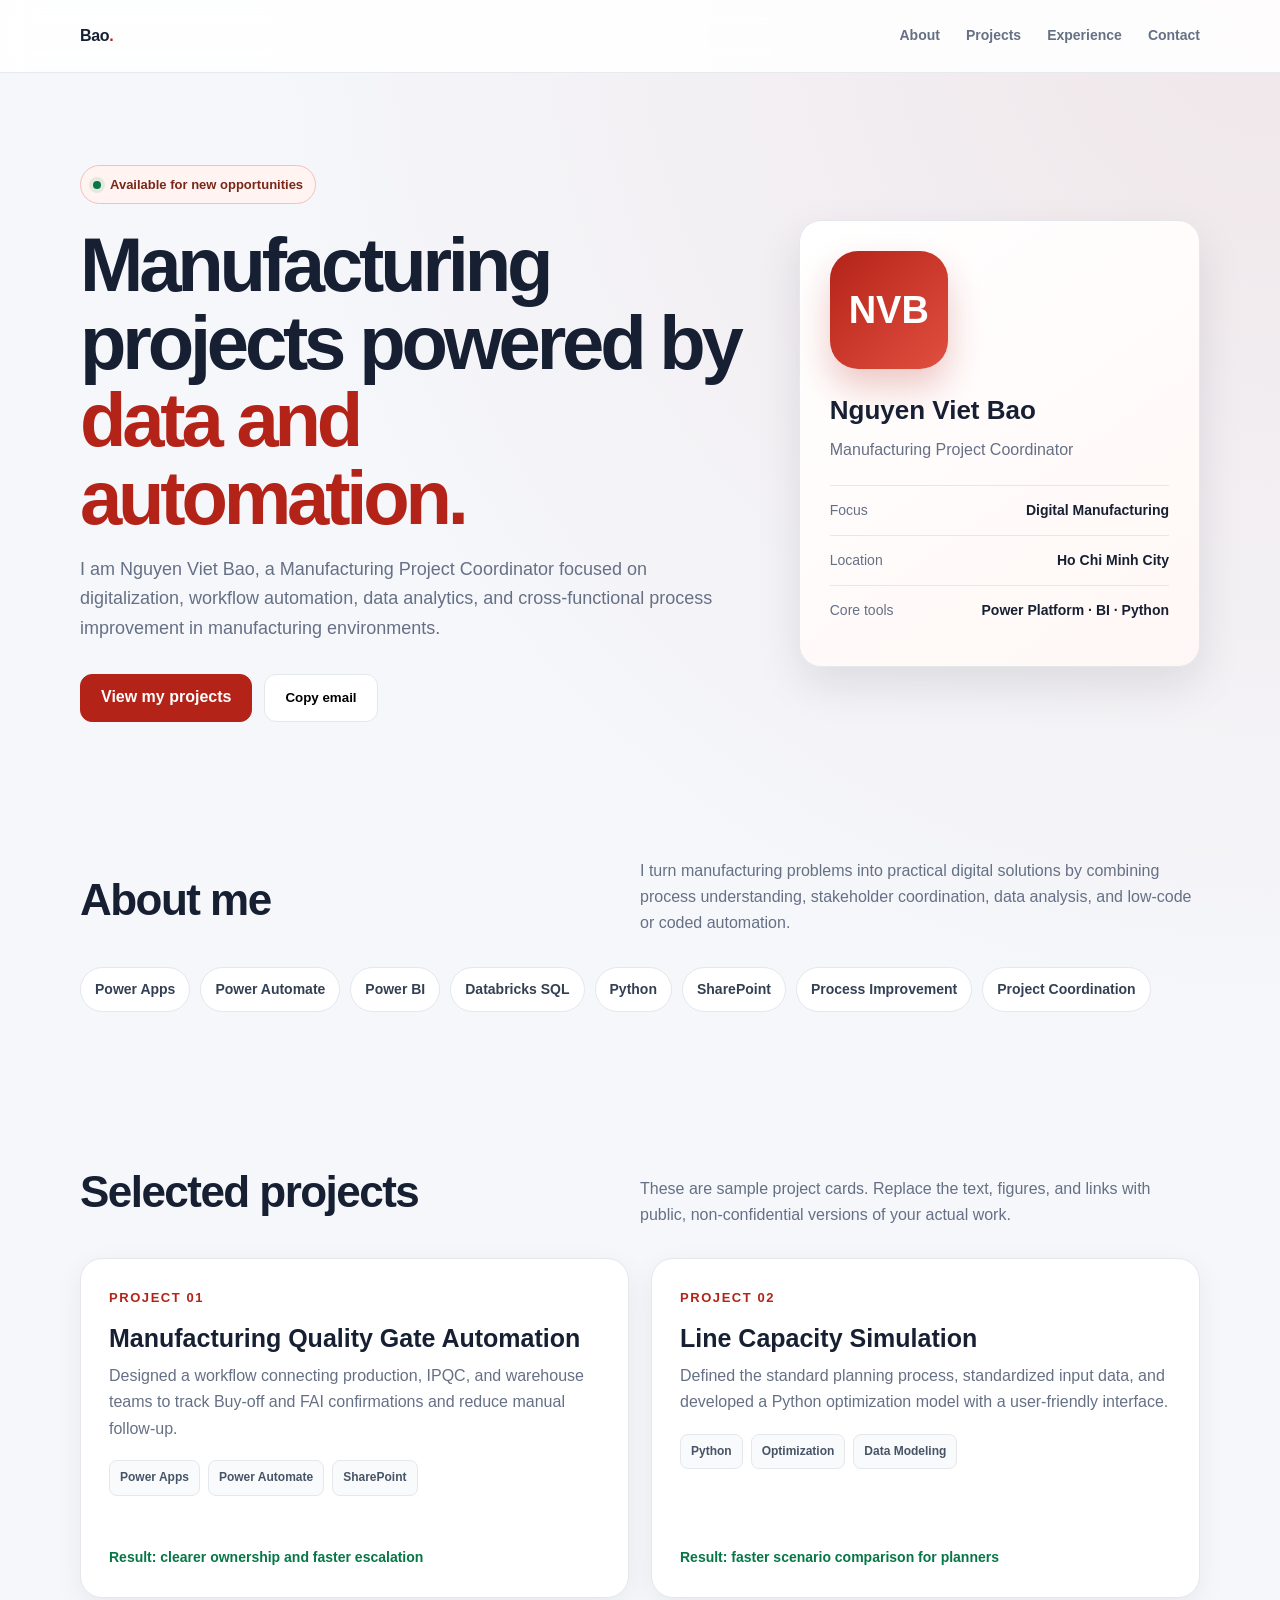
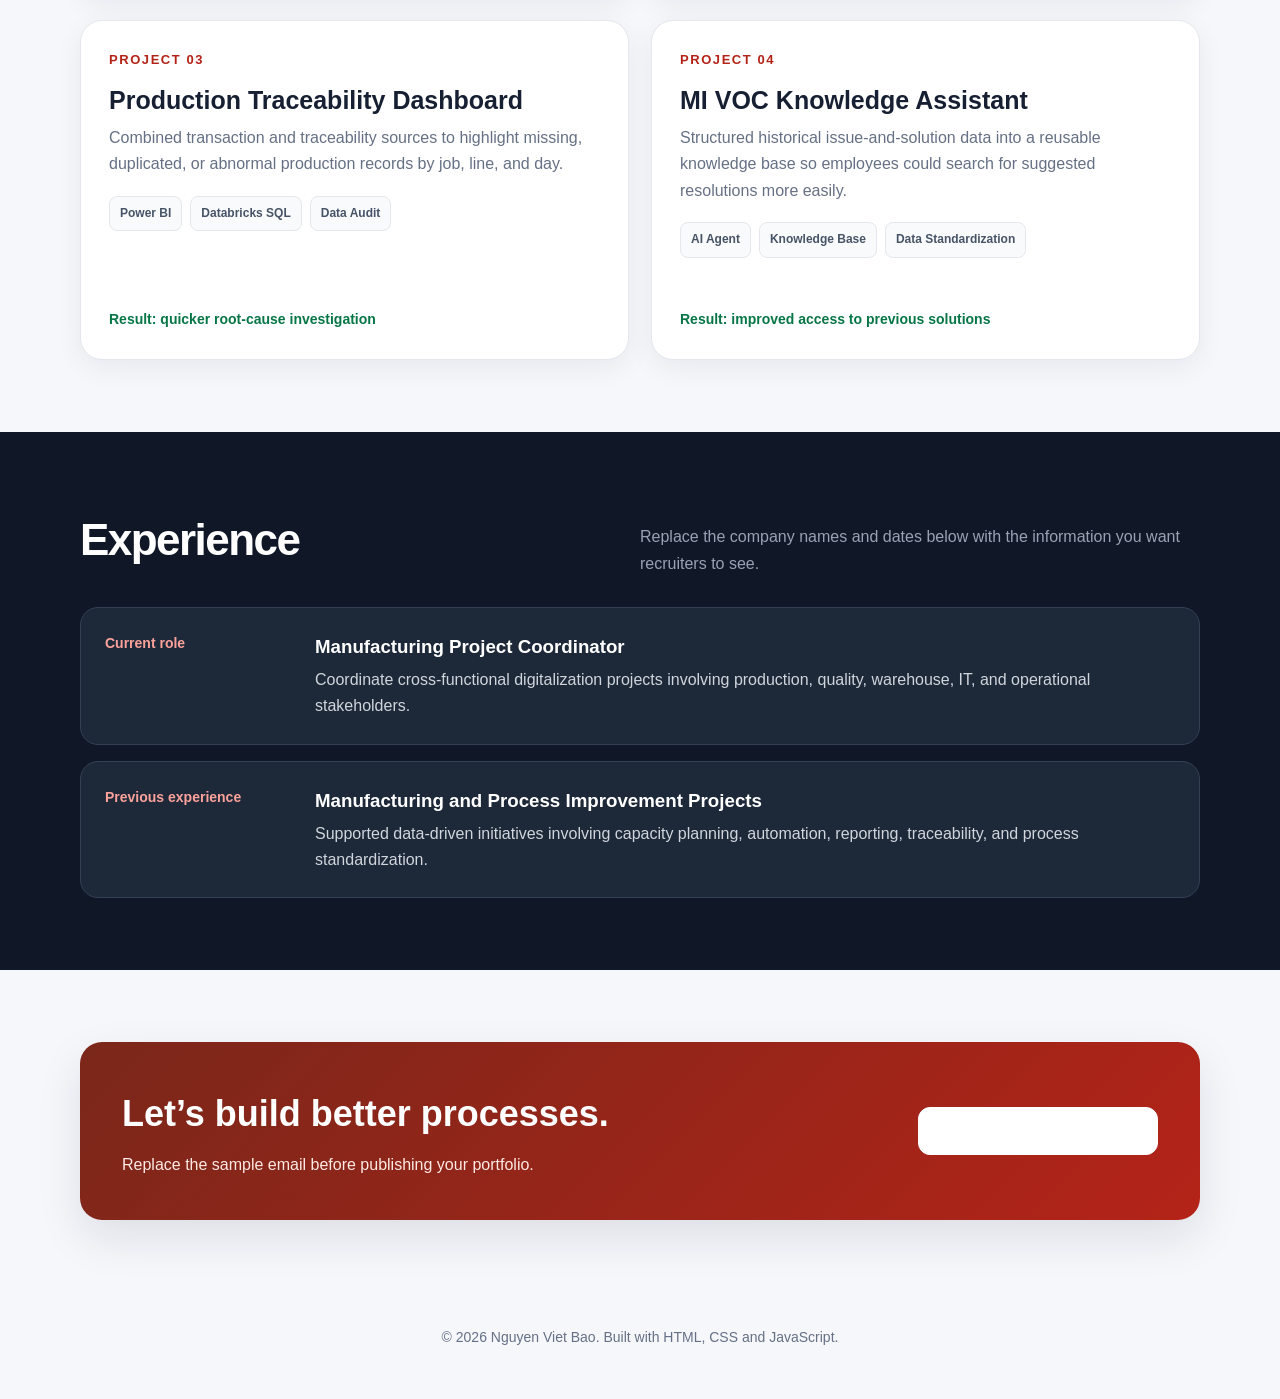
==== index.html @ 47115085 "Add files via upload" ====
<!DOCTYPE html>
<html lang="en">
<head>
  <meta charset="UTF-8" />
  <meta name="viewport" content="width=device-width, initial-scale=1.0" />
  <meta name="description" content="Nguyen Viet Bao - Manufacturing Project Coordinator Portfolio" />
  <title>Nguyen Viet Bao | Portfolio</title>

  <style>
    :root {
      --bg: #f5f7fb;
      --surface: #ffffff;
      --surface-soft: #f9fafb;
      --text: #172033;
      --muted: #667085;
      --primary: #b42318;
      --primary-dark: #7a271a;
      --border: #e4e7ec;
      --success: #067647;
      --shadow: 0 18px 45px rgba(16, 24, 40, 0.10);
      --radius: 22px;
    }

    * {
      box-sizing: border-box;
      scroll-behavior: smooth;
    }

    body {
      margin: 0;
      font-family: Inter, "Segoe UI", Arial, sans-serif;
      background:
        radial-gradient(circle at top right, rgba(180, 35, 24, 0.08), transparent 32%),
        var(--bg);
      color: var(--text);
      line-height: 1.65;
    }

    a {
      color: inherit;
      text-decoration: none;
    }

    .container {
      width: min(1120px, calc(100% - 36px));
      margin: 0 auto;
    }

    header {
      position: sticky;
      top: 0;
      z-index: 50;
      background: rgba(255, 255, 255, 0.88);
      border-bottom: 1px solid rgba(228, 231, 236, 0.9);
      backdrop-filter: blur(14px);
    }

    nav {
      min-height: 72px;
      display: flex;
      align-items: center;
      justify-content: space-between;
      gap: 24px;
    }

    .brand {
      font-weight: 800;
      letter-spacing: -0.02em;
    }

    .brand span {
      color: var(--primary);
    }

    .nav-links {
      display: flex;
      gap: 26px;
      color: var(--muted);
      font-size: 14px;
      font-weight: 600;
    }

    .nav-links a:hover {
      color: var(--primary);
    }

    .hero {
      padding: 92px 0 64px;
    }

    .hero-grid {
      display: grid;
      grid-template-columns: 1.25fr 0.75fr;
      align-items: center;
      gap: 50px;
    }

    .eyebrow {
      display: inline-flex;
      align-items: center;
      gap: 9px;
      padding: 8px 12px;
      border: 1px solid #f5c0b8;
      background: #fff4f2;
      color: var(--primary-dark);
      border-radius: 999px;
      font-size: 13px;
      font-weight: 700;
    }

    .eyebrow::before {
      content: "";
      width: 8px;
      height: 8px;
      background: var(--success);
      border-radius: 50%;
      box-shadow: 0 0 0 4px rgba(6, 118, 71, 0.10);
    }

    h1 {
      margin: 22px 0 18px;
      font-size: clamp(44px, 7vw, 76px);
      line-height: 1.02;
      letter-spacing: -0.055em;
    }

    .hero h1 span {
      color: var(--primary);
    }

    .hero-copy {
      max-width: 720px;
      color: var(--muted);
      font-size: 18px;
    }

    .actions {
      display: flex;
      flex-wrap: wrap;
      gap: 12px;
      margin-top: 30px;
    }

    .button {
      display: inline-flex;
      align-items: center;
      justify-content: center;
      min-height: 48px;
      padding: 0 20px;
      border-radius: 12px;
      border: 1px solid var(--border);
      background: var(--surface);
      font-weight: 750;
      transition: transform 0.18s ease, box-shadow 0.18s ease;
    }

    .button:hover {
      transform: translateY(-2px);
      box-shadow: 0 10px 25px rgba(16, 24, 40, 0.10);
    }

    .button.primary {
      color: white;
      background: var(--primary);
      border-color: var(--primary);
    }

    .profile-card {
      padding: 30px;
      background: linear-gradient(145deg, #ffffff, #fff7f5);
      border: 1px solid var(--border);
      border-radius: var(--radius);
      box-shadow: var(--shadow);
    }

    .avatar {
      width: 118px;
      height: 118px;
      margin-bottom: 20px;
      display: grid;
      place-items: center;
      border-radius: 28px;
      background: linear-gradient(135deg, var(--primary), #e04f3f);
      color: white;
      font-size: 38px;
      font-weight: 850;
      box-shadow: 0 18px 35px rgba(180, 35, 24, 0.24);
    }

    .profile-card h2 {
      margin: 0;
      font-size: 26px;
    }

    .profile-card p {
      color: var(--muted);
      margin: 5px 0 22px;
    }

    .mini-stat {
      display: grid;
      grid-template-columns: 1fr auto;
      gap: 18px;
      padding: 13px 0;
      border-top: 1px solid var(--border);
      font-size: 14px;
    }

    .mini-stat span {
      color: var(--muted);
    }

    section {
      padding: 72px 0;
    }

    .section-heading {
      display: flex;
      justify-content: space-between;
      align-items: end;
      gap: 26px;
      margin-bottom: 30px;
    }

    .section-heading h2 {
      margin: 0;
      font-size: clamp(30px, 4vw, 44px);
      letter-spacing: -0.035em;
    }

    .section-heading p {
      max-width: 560px;
      margin: 0;
      color: var(--muted);
    }

    .skills {
      display: flex;
      flex-wrap: wrap;
      gap: 10px;
    }

    .skill {
      padding: 10px 14px;
      background: var(--surface);
      border: 1px solid var(--border);
      border-radius: 999px;
      color: #344054;
      font-size: 14px;
      font-weight: 700;
    }

    .projects {
      display: grid;
      grid-template-columns: repeat(2, 1fr);
      gap: 22px;
    }

    .project-card {
      position: relative;
      overflow: hidden;
      padding: 28px;
      min-height: 340px;
      display: flex;
      flex-direction: column;
      background: var(--surface);
      border: 1px solid var(--border);
      border-radius: var(--radius);
      box-shadow: 0 8px 28px rgba(16, 24, 40, 0.06);
      transition: transform 0.2s ease, box-shadow 0.2s ease;
    }

    .project-card:hover {
      transform: translateY(-5px);
      box-shadow: var(--shadow);
    }

    .project-number {
      font-size: 13px;
      font-weight: 800;
      color: var(--primary);
      text-transform: uppercase;
      letter-spacing: 0.12em;
    }

    .project-card h3 {
      margin: 14px 0 10px;
      font-size: 25px;
      line-height: 1.2;
    }

    .project-card p {
      margin: 0;
      color: var(--muted);
    }

    .project-result {
      margin-top: auto;
      padding-top: 28px;
      color: var(--success);
      font-size: 14px;
      font-weight: 800;
    }

    .tags {
      display: flex;
      flex-wrap: wrap;
      gap: 8px;
      margin-top: 18px;
    }

    .tag {
      padding: 7px 10px;
      border-radius: 8px;
      background: var(--surface-soft);
      border: 1px solid var(--border);
      color: #475467;
      font-size: 12px;
      font-weight: 700;
    }

    .experience {
      background: #101828;
      color: white;
    }

    .experience .section-heading p {
      color: #98a2b3;
    }

    .timeline {
      display: grid;
      gap: 16px;
    }

    .timeline-item {
      display: grid;
      grid-template-columns: 180px 1fr;
      gap: 30px;
      padding: 24px;
      border: 1px solid #344054;
      border-radius: 18px;
      background: #1d2939;
    }

    .timeline-period {
      color: #fda29b;
      font-size: 14px;
      font-weight: 800;
    }

    .timeline-item h3 {
      margin: 0 0 4px;
    }

    .timeline-item p {
      margin: 0;
      color: #d0d5dd;
    }

    .contact-card {
      padding: 42px;
      display: flex;
      align-items: center;
      justify-content: space-between;
      gap: 28px;
      background: linear-gradient(135deg, #7a271a, #b42318);
      border-radius: var(--radius);
      color: white;
      box-shadow: var(--shadow);
    }

    .contact-card h2 {
      margin: 0 0 8px;
      font-size: 36px;
    }

    .contact-card p {
      margin: 0;
      color: #ffe9e5;
    }

    .contact-card .button {
      border-color: white;
      white-space: nowrap;
    }

    footer {
      padding: 34px 0 50px;
      color: var(--muted);
      text-align: center;
      font-size: 14px;
    }

    #toast {
      position: fixed;
      right: 24px;
      bottom: 24px;
      padding: 12px 16px;
      background: #101828;
      color: white;
      border-radius: 10px;
      opacity: 0;
      transform: translateY(15px);
      pointer-events: none;
      transition: 0.2s ease;
      z-index: 100;
    }

    #toast.show {
      opacity: 1;
      transform: translateY(0);
    }

    @media (max-width: 820px) {
      .nav-links {
        display: none;
      }

      .hero {
        padding-top: 60px;
      }

      .hero-grid,
      .projects {
        grid-template-columns: 1fr;
      }

      .hero-grid {
        gap: 34px;
      }

      .section-heading,
      .contact-card {
        align-items: flex-start;
        flex-direction: column;
      }

      .timeline-item {
        grid-template-columns: 1fr;
        gap: 8px;
      }
    }
  </style>
</head>

<body>
  <header>
    <nav class="container">
      <a class="brand" href="#top">Bao<span>.</span></a>

      <div class="nav-links">
        <a href="#about">About</a>
        <a href="#projects">Projects</a>
        <a href="#experience">Experience</a>
        <a href="#contact">Contact</a>
      </div>
    </nav>
  </header>

  <main id="top">
    <section class="hero">
      <div class="container hero-grid">
        <div>
          <div class="eyebrow">Available for new opportunities</div>

          <h1>
            Manufacturing projects powered by
            <span>data and automation.</span>
          </h1>

          <p class="hero-copy">
            I am Nguyen Viet Bao, a Manufacturing Project Coordinator focused on
            digitalization, workflow automation, data analytics, and cross-functional
            process improvement in manufacturing environments.
          </p>

          <div class="actions">
            <a class="button primary" href="#projects">View my projects</a>
            <button class="button" type="button" onclick="copyEmail()">Copy email</button>
          </div>
        </div>

        <aside class="profile-card">
          <div class="avatar">NVB</div>
          <h2>Nguyen Viet Bao</h2>
          <p>Manufacturing Project Coordinator</p>

          <div class="mini-stat">
            <span>Focus</span>
            <strong>Digital Manufacturing</strong>
          </div>
          <div class="mini-stat">
            <span>Location</span>
            <strong>Ho Chi Minh City</strong>
          </div>
          <div class="mini-stat">
            <span>Core tools</span>
            <strong>Power Platform · BI · Python</strong>
          </div>
        </aside>
      </div>
    </section>

    <section id="about">
      <div class="container">
        <div class="section-heading">
          <h2>About me</h2>
          <p>
            I turn manufacturing problems into practical digital solutions by
            combining process understanding, stakeholder coordination, data analysis,
            and low-code or coded automation.
          </p>
        </div>

        <div class="skills">
          <span class="skill">Power Apps</span>
          <span class="skill">Power Automate</span>
          <span class="skill">Power BI</span>
          <span class="skill">Databricks SQL</span>
          <span class="skill">Python</span>
          <span class="skill">SharePoint</span>
          <span class="skill">Process Improvement</span>
          <span class="skill">Project Coordination</span>
        </div>
      </div>
    </section>

    <section id="projects">
      <div class="container">
        <div class="section-heading">
          <h2>Selected projects</h2>
          <p>
            These are sample project cards. Replace the text, figures, and links
            with public, non-confidential versions of your actual work.
          </p>
        </div>

        <div class="projects">
          <article class="project-card">
            <div class="project-number">Project 01</div>
            <h3>Manufacturing Quality Gate Automation</h3>
            <p>
              Designed a workflow connecting production, IPQC, and warehouse teams
              to track Buy-off and FAI confirmations and reduce manual follow-up.
            </p>

            <div class="tags">
              <span class="tag">Power Apps</span>
              <span class="tag">Power Automate</span>
              <span class="tag">SharePoint</span>
            </div>

            <div class="project-result">Result: clearer ownership and faster escalation</div>
          </article>

          <article class="project-card">
            <div class="project-number">Project 02</div>
            <h3>Line Capacity Simulation</h3>
            <p>
              Defined the standard planning process, standardized input data, and
              developed a Python optimization model with a user-friendly interface.
            </p>

            <div class="tags">
              <span class="tag">Python</span>
              <span class="tag">Optimization</span>
              <span class="tag">Data Modeling</span>
            </div>

            <div class="project-result">Result: faster scenario comparison for planners</div>
          </article>

          <article class="project-card">
            <div class="project-number">Project 03</div>
            <h3>Production Traceability Dashboard</h3>
            <p>
              Combined transaction and traceability sources to highlight missing,
              duplicated, or abnormal production records by job, line, and day.
            </p>

            <div class="tags">
              <span class="tag">Power BI</span>
              <span class="tag">Databricks SQL</span>
              <span class="tag">Data Audit</span>
            </div>

            <div class="project-result">Result: quicker root-cause investigation</div>
          </article>

          <article class="project-card">
            <div class="project-number">Project 04</div>
            <h3>MI VOC Knowledge Assistant</h3>
            <p>
              Structured historical issue-and-solution data into a reusable knowledge
              base so employees could search for suggested resolutions more easily.
            </p>

            <div class="tags">
              <span class="tag">AI Agent</span>
              <span class="tag">Knowledge Base</span>
              <span class="tag">Data Standardization</span>
            </div>

            <div class="project-result">Result: improved access to previous solutions</div>
          </article>
        </div>
      </div>
    </section>

    <section id="experience" class="experience">
      <div class="container">
        <div class="section-heading">
          <h2>Experience</h2>
          <p>
            Replace the company names and dates below with the information you want
            recruiters to see.
          </p>
        </div>

        <div class="timeline">
          <div class="timeline-item">
            <div class="timeline-period">Current role</div>
            <div>
              <h3>Manufacturing Project Coordinator</h3>
              <p>
                Coordinate cross-functional digitalization projects involving
                production, quality, warehouse, IT, and operational stakeholders.
              </p>
            </div>
          </div>

          <div class="timeline-item">
            <div class="timeline-period">Previous experience</div>
            <div>
              <h3>Manufacturing and Process Improvement Projects</h3>
              <p>
                Supported data-driven initiatives involving capacity planning,
                automation, reporting, traceability, and process standardization.
              </p>
            </div>
          </div>
        </div>
      </div>
    </section>

    <section id="contact">
      <div class="container">
        <div class="contact-card">
          <div>
            <h2>Let’s build better processes.</h2>
            <p>
              Replace the sample email before publishing your portfolio.
            </p>
          </div>

          <a class="button" href="mailto:your-email@example.com">
            your-email@example.com
          </a>
        </div>
      </div>
    </section>
  </main>

  <footer>
    <div class="container">
      © <span id="year"></span> Nguyen Viet Bao. Built with HTML, CSS and JavaScript.
    </div>
  </footer>

  <div id="toast">Email copied</div>

  <script>
    const sampleEmail = "your-email@example.com";

    document.getElementById("year").textContent = new Date().getFullYear();

    async function copyEmail() {
      try {
        await navigator.clipboard.writeText(sampleEmail);
        showToast("Email copied: " + sampleEmail);
      } catch (error) {
        showToast("Email: " + sampleEmail);
      }
    }

    function showToast(message) {
      const toast = document.getElementById("toast");
      toast.textContent = message;
      toast.classList.add("show");

      window.setTimeout(() => {
        toast.classList.remove("show");
      }, 2200);
    }
  </script>
</body>
</html>
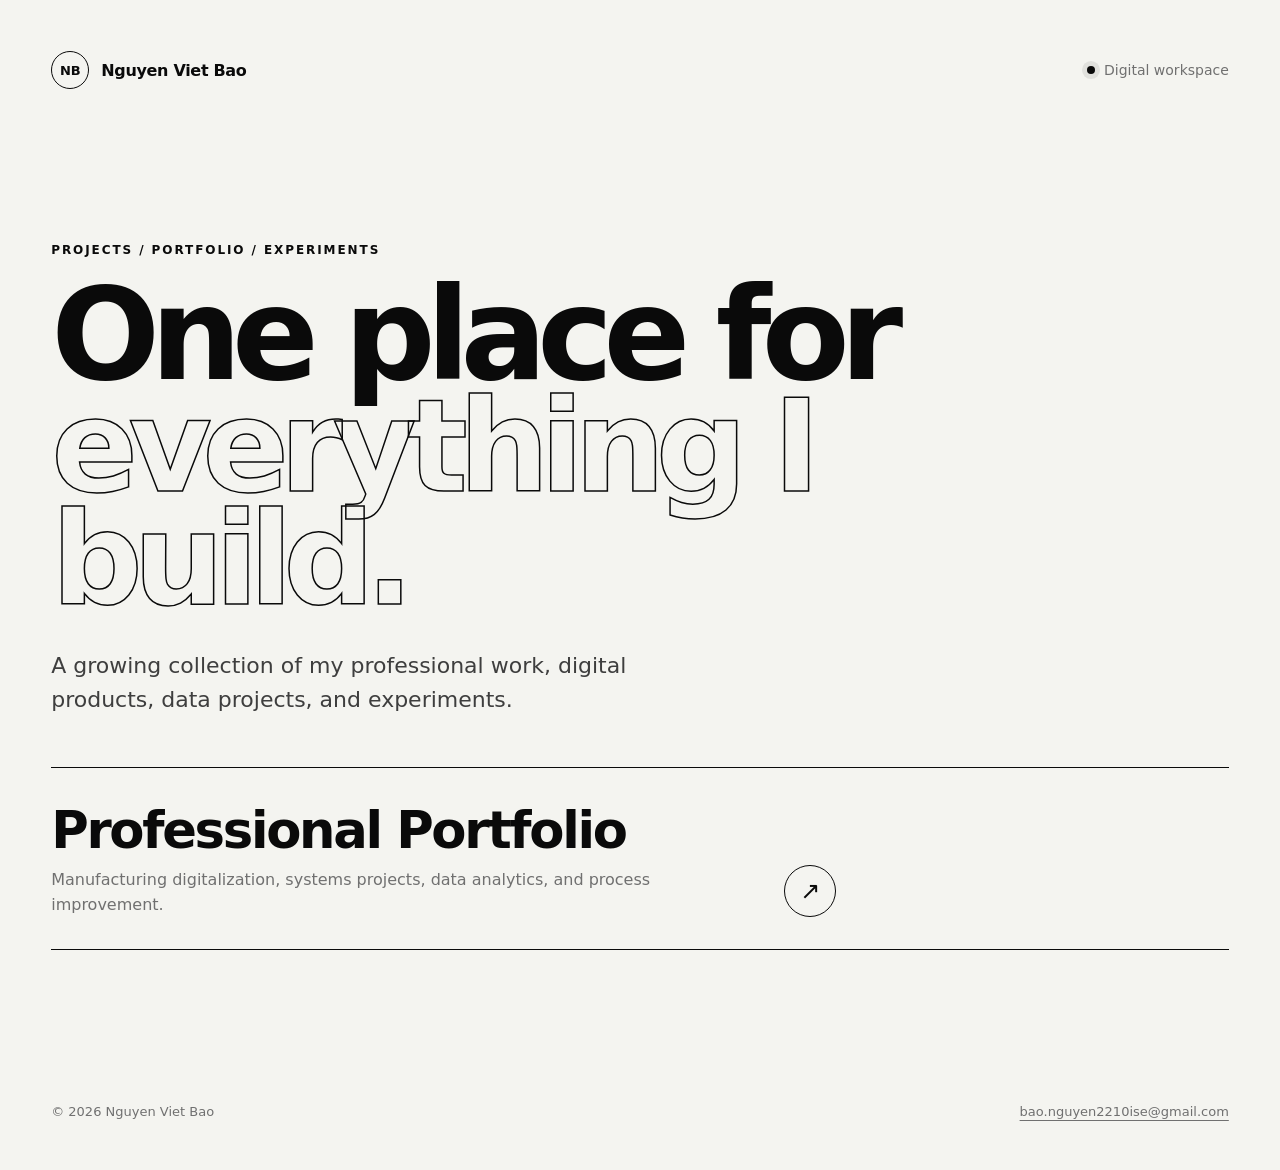
==== commit 820464c4: "Add files via upload" ====
--- a/index.html
+++ b/index.html
@@ -1,698 +1,70 @@
-<!DOCTYPE html>
+<!doctype html>
 <html lang="en">
 <head>
-  <meta charset="UTF-8" />
-  <meta name="viewport" content="width=device-width, initial-scale=1.0" />
-  <meta name="description" content="Nguyen Viet Bao - Manufacturing Project Coordinator Portfolio" />
-  <title>Nguyen Viet Bao | Portfolio</title>
-
+  <meta charset="utf-8">
+  <meta name="viewport" content="width=device-width, initial-scale=1">
+  <meta name="description" content="Digital workspace of Nguyen Viet Bao — portfolio and web projects.">
+  <meta name="theme-color" content="#0a0a0a">
+  <title>Nguyen Viet Bao — Digital Workspace</title>
+  <link rel="icon" href="./favicon.svg" type="image/svg+xml">
   <style>
-    :root {
-      --bg: #f5f7fb;
-      --surface: #ffffff;
-      --surface-soft: #f9fafb;
-      --text: #172033;
-      --muted: #667085;
-      --primary: #b42318;
-      --primary-dark: #7a271a;
-      --border: #e4e7ec;
-      --success: #067647;
-      --shadow: 0 18px 45px rgba(16, 24, 40, 0.10);
-      --radius: 22px;
-    }
-
-    * {
-      box-sizing: border-box;
-      scroll-behavior: smooth;
-    }
-
-    body {
-      margin: 0;
-      font-family: Inter, "Segoe UI", Arial, sans-serif;
-      background:
-        radial-gradient(circle at top right, rgba(180, 35, 24, 0.08), transparent 32%),
-        var(--bg);
-      color: var(--text);
-      line-height: 1.65;
-    }
-
-    a {
-      color: inherit;
-      text-decoration: none;
-    }
-
-    .container {
-      width: min(1120px, calc(100% - 36px));
-      margin: 0 auto;
-    }
-
-    header {
-      position: sticky;
-      top: 0;
-      z-index: 50;
-      background: rgba(255, 255, 255, 0.88);
-      border-bottom: 1px solid rgba(228, 231, 236, 0.9);
-      backdrop-filter: blur(14px);
-    }
-
-    nav {
-      min-height: 72px;
-      display: flex;
-      align-items: center;
-      justify-content: space-between;
-      gap: 24px;
-    }
-
-    .brand {
-      font-weight: 800;
-      letter-spacing: -0.02em;
-    }
-
-    .brand span {
-      color: var(--primary);
-    }
-
-    .nav-links {
-      display: flex;
-      gap: 26px;
-      color: var(--muted);
-      font-size: 14px;
-      font-weight: 600;
-    }
-
-    .nav-links a:hover {
-      color: var(--primary);
-    }
-
-    .hero {
-      padding: 92px 0 64px;
-    }
-
-    .hero-grid {
-      display: grid;
-      grid-template-columns: 1.25fr 0.75fr;
-      align-items: center;
-      gap: 50px;
-    }
-
-    .eyebrow {
-      display: inline-flex;
-      align-items: center;
-      gap: 9px;
-      padding: 8px 12px;
-      border: 1px solid #f5c0b8;
-      background: #fff4f2;
-      color: var(--primary-dark);
-      border-radius: 999px;
-      font-size: 13px;
-      font-weight: 700;
-    }
-
-    .eyebrow::before {
-      content: "";
-      width: 8px;
-      height: 8px;
-      background: var(--success);
-      border-radius: 50%;
-      box-shadow: 0 0 0 4px rgba(6, 118, 71, 0.10);
-    }
-
-    h1 {
-      margin: 22px 0 18px;
-      font-size: clamp(44px, 7vw, 76px);
-      line-height: 1.02;
-      letter-spacing: -0.055em;
-    }
-
-    .hero h1 span {
-      color: var(--primary);
-    }
-
-    .hero-copy {
-      max-width: 720px;
-      color: var(--muted);
-      font-size: 18px;
-    }
-
-    .actions {
-      display: flex;
-      flex-wrap: wrap;
-      gap: 12px;
-      margin-top: 30px;
-    }
-
-    .button {
-      display: inline-flex;
-      align-items: center;
-      justify-content: center;
-      min-height: 48px;
-      padding: 0 20px;
-      border-radius: 12px;
-      border: 1px solid var(--border);
-      background: var(--surface);
-      font-weight: 750;
-      transition: transform 0.18s ease, box-shadow 0.18s ease;
-    }
-
-    .button:hover {
-      transform: translateY(-2px);
-      box-shadow: 0 10px 25px rgba(16, 24, 40, 0.10);
-    }
-
-    .button.primary {
-      color: white;
-      background: var(--primary);
-      border-color: var(--primary);
-    }
-
-    .profile-card {
-      padding: 30px;
-      background: linear-gradient(145deg, #ffffff, #fff7f5);
-      border: 1px solid var(--border);
-      border-radius: var(--radius);
-      box-shadow: var(--shadow);
-    }
-
-    .avatar {
-      width: 118px;
-      height: 118px;
-      margin-bottom: 20px;
-      display: grid;
-      place-items: center;
-      border-radius: 28px;
-      background: linear-gradient(135deg, var(--primary), #e04f3f);
-      color: white;
-      font-size: 38px;
-      font-weight: 850;
-      box-shadow: 0 18px 35px rgba(180, 35, 24, 0.24);
-    }
-
-    .profile-card h2 {
-      margin: 0;
-      font-size: 26px;
-    }
-
-    .profile-card p {
-      color: var(--muted);
-      margin: 5px 0 22px;
-    }
-
-    .mini-stat {
-      display: grid;
-      grid-template-columns: 1fr auto;
-      gap: 18px;
-      padding: 13px 0;
-      border-top: 1px solid var(--border);
-      font-size: 14px;
-    }
-
-    .mini-stat span {
-      color: var(--muted);
-    }
-
-    section {
-      padding: 72px 0;
-    }
-
-    .section-heading {
-      display: flex;
-      justify-content: space-between;
-      align-items: end;
-      gap: 26px;
-      margin-bottom: 30px;
-    }
-
-    .section-heading h2 {
-      margin: 0;
-      font-size: clamp(30px, 4vw, 44px);
-      letter-spacing: -0.035em;
-    }
-
-    .section-heading p {
-      max-width: 560px;
-      margin: 0;
-      color: var(--muted);
-    }
-
-    .skills {
-      display: flex;
-      flex-wrap: wrap;
-      gap: 10px;
-    }
-
-    .skill {
-      padding: 10px 14px;
-      background: var(--surface);
-      border: 1px solid var(--border);
-      border-radius: 999px;
-      color: #344054;
-      font-size: 14px;
-      font-weight: 700;
-    }
-
-    .projects {
-      display: grid;
-      grid-template-columns: repeat(2, 1fr);
-      gap: 22px;
-    }
-
-    .project-card {
-      position: relative;
-      overflow: hidden;
-      padding: 28px;
-      min-height: 340px;
-      display: flex;
-      flex-direction: column;
-      background: var(--surface);
-      border: 1px solid var(--border);
-      border-radius: var(--radius);
-      box-shadow: 0 8px 28px rgba(16, 24, 40, 0.06);
-      transition: transform 0.2s ease, box-shadow 0.2s ease;
-    }
-
-    .project-card:hover {
-      transform: translateY(-5px);
-      box-shadow: var(--shadow);
-    }
-
-    .project-number {
-      font-size: 13px;
-      font-weight: 800;
-      color: var(--primary);
-      text-transform: uppercase;
-      letter-spacing: 0.12em;
-    }
-
-    .project-card h3 {
-      margin: 14px 0 10px;
-      font-size: 25px;
-      line-height: 1.2;
-    }
-
-    .project-card p {
-      margin: 0;
-      color: var(--muted);
-    }
-
-    .project-result {
-      margin-top: auto;
-      padding-top: 28px;
-      color: var(--success);
-      font-size: 14px;
-      font-weight: 800;
-    }
-
-    .tags {
-      display: flex;
-      flex-wrap: wrap;
-      gap: 8px;
-      margin-top: 18px;
-    }
-
-    .tag {
-      padding: 7px 10px;
-      border-radius: 8px;
-      background: var(--surface-soft);
-      border: 1px solid var(--border);
-      color: #475467;
-      font-size: 12px;
-      font-weight: 700;
-    }
-
-    .experience {
-      background: #101828;
-      color: white;
-    }
-
-    .experience .section-heading p {
-      color: #98a2b3;
-    }
-
-    .timeline {
-      display: grid;
-      gap: 16px;
-    }
-
-    .timeline-item {
-      display: grid;
-      grid-template-columns: 180px 1fr;
-      gap: 30px;
-      padding: 24px;
-      border: 1px solid #344054;
-      border-radius: 18px;
-      background: #1d2939;
-    }
-
-    .timeline-period {
-      color: #fda29b;
-      font-size: 14px;
-      font-weight: 800;
-    }
-
-    .timeline-item h3 {
-      margin: 0 0 4px;
-    }
-
-    .timeline-item p {
-      margin: 0;
-      color: #d0d5dd;
-    }
-
-    .contact-card {
-      padding: 42px;
-      display: flex;
-      align-items: center;
-      justify-content: space-between;
-      gap: 28px;
-      background: linear-gradient(135deg, #7a271a, #b42318);
-      border-radius: var(--radius);
-      color: white;
-      box-shadow: var(--shadow);
-    }
-
-    .contact-card h2 {
-      margin: 0 0 8px;
-      font-size: 36px;
-    }
-
-    .contact-card p {
-      margin: 0;
-      color: #ffe9e5;
-    }
-
-    .contact-card .button {
-      border-color: white;
-      white-space: nowrap;
-    }
-
-    footer {
-      padding: 34px 0 50px;
-      color: var(--muted);
-      text-align: center;
-      font-size: 14px;
-    }
-
-    #toast {
-      position: fixed;
-      right: 24px;
-      bottom: 24px;
-      padding: 12px 16px;
-      background: #101828;
-      color: white;
-      border-radius: 10px;
-      opacity: 0;
-      transform: translateY(15px);
-      pointer-events: none;
-      transition: 0.2s ease;
-      z-index: 100;
-    }
-
-    #toast.show {
-      opacity: 1;
-      transform: translateY(0);
-    }
-
-    @media (max-width: 820px) {
-      .nav-links {
-        display: none;
-      }
-
-      .hero {
-        padding-top: 60px;
-      }
-
-      .hero-grid,
-      .projects {
-        grid-template-columns: 1fr;
-      }
-
-      .hero-grid {
-        gap: 34px;
-      }
-
-      .section-heading,
-      .contact-card {
-        align-items: flex-start;
-        flex-direction: column;
-      }
-
-      .timeline-item {
-        grid-template-columns: 1fr;
-        gap: 8px;
-      }
-    }
+    :root { color-scheme: light; --ink:#0a0a0a; --paper:#f4f4f0; --muted:#707070; }
+    * { box-sizing:border-box; }
+    html { scroll-behavior:smooth; }
+    body { margin:0; min-height:100vh; font-family:Inter, ui-sans-serif, system-ui, -apple-system, BlinkMacSystemFont, "Segoe UI", sans-serif; background:var(--paper); color:var(--ink); }
+    a { color:inherit; }
+    .shell { min-height:100vh; display:grid; grid-template-rows:auto 1fr auto; padding:clamp(22px,4vw,56px); }
+    header, footer { display:flex; justify-content:space-between; align-items:center; gap:20px; }
+    .brand { display:flex; align-items:center; gap:12px; font-weight:800; letter-spacing:-.02em; text-decoration:none; }
+    .mark { width:38px; aspect-ratio:1; display:grid; place-items:center; border:1px solid var(--ink); border-radius:50%; font-size:13px; }
+    .status { display:flex; align-items:center; gap:9px; color:var(--muted); font-size:14px; }
+    .status::before { content:""; width:8px; height:8px; border-radius:50%; background:var(--ink); box-shadow:0 0 0 5px rgba(10,10,10,.08); }
+    main { display:grid; align-content:center; padding:clamp(72px,12vw,160px) 0; }
+    .eyebrow { text-transform:uppercase; letter-spacing:.16em; font-size:12px; font-weight:800; margin:0 0 22px; }
+    h1 { margin:0; max-width:1020px; font-size:clamp(52px,10vw,142px); line-height:.88; letter-spacing:-.075em; font-weight:850; }
+    h1 span { color:transparent; -webkit-text-stroke:1.5px var(--ink); }
+    .intro { margin:32px 0 0; max-width:620px; font-size:clamp(17px,2vw,22px); line-height:1.55; color:#3e3e3e; }
+    .grid { margin-top:50px; display:grid; grid-template-columns:repeat(12,1fr); border-top:1px solid var(--ink); border-bottom:1px solid var(--ink); }
+    .card { grid-column:span 8; display:grid; grid-template-columns:1fr auto; align-items:end; gap:30px; padding:32px 0; text-decoration:none; transition:padding .35s ease, opacity .35s ease; }
+    .card:hover { padding-left:18px; }
+    .card h2 { margin:0 0 8px; font-size:clamp(28px,4vw,52px); letter-spacing:-.045em; }
+    .card p { margin:0; color:var(--muted); line-height:1.55; }
+    .arrow { width:52px; height:52px; display:grid; place-items:center; border:1px solid var(--ink); border-radius:50%; font-size:24px; transition:transform .35s ease, background .35s ease, color .35s ease; }
+    .card:hover .arrow { transform:translate(7px,-7px); background:var(--ink); color:var(--paper); }
+    footer { color:var(--muted); font-size:13px; }
+    footer a { text-underline-offset:4px; }
+    @media (max-width:760px) { .shell{padding:22px;} .status{display:none;} .grid{margin-top:38px;} .card{grid-column:1/-1; padding:25px 0;} .card:hover{padding-left:0;} footer{align-items:flex-end;} }
+    @media (prefers-reduced-motion:reduce){*{scroll-behavior:auto!important;transition:none!important}}
   </style>
 </head>
+<body>
+  <div class="shell">
+    <header>
+      <a class="brand" href="./" aria-label="Nguyen Viet Bao home"><span class="mark">NB</span><span>Nguyen Viet Bao</span></a>
+      <div class="status">Digital workspace</div>
+    </header>
 
-<body>
-  <header>
-    <nav class="container">
-      <a class="brand" href="#top">Bao<span>.</span></a>
+    <main>
+      <p class="eyebrow">Projects / Portfolio / Experiments</p>
+      <h1>One place for <span>everything I build.</span></h1>
+      <p class="intro">A growing collection of my professional work, digital products, data projects, and experiments.</p>
 
-      <div class="nav-links">
-        <a href="#about">About</a>
-        <a href="#projects">Projects</a>
-        <a href="#experience">Experience</a>
-        <a href="#contact">Contact</a>
+      <div class="grid">
+        <a class="card" href="./portfolio/">
+          <div>
+            <h2>Professional Portfolio</h2>
+            <p>Manufacturing digitalization, systems projects, data analytics, and process improvement.</p>
+          </div>
+          <span class="arrow" aria-hidden="true">↗</span>
+        </a>
       </div>
-    </nav>
-  </header>
+    </main>
 
-  <main id="top">
-    <section class="hero">
-      <div class="container hero-grid">
-        <div>
-          <div class="eyebrow">Available for new opportunities</div>
-
-          <h1>
-            Manufacturing projects powered by
-            <span>data and automation.</span>
-          </h1>
-
-          <p class="hero-copy">
-            I am Nguyen Viet Bao, a Manufacturing Project Coordinator focused on
-            digitalization, workflow automation, data analytics, and cross-functional
-            process improvement in manufacturing environments.
-          </p>
-
-          <div class="actions">
-            <a class="button primary" href="#projects">View my projects</a>
-            <button class="button" type="button" onclick="copyEmail()">Copy email</button>
-          </div>
-        </div>
-
-        <aside class="profile-card">
-          <div class="avatar">NVB</div>
-          <h2>Nguyen Viet Bao</h2>
-          <p>Manufacturing Project Coordinator</p>
-
-          <div class="mini-stat">
-            <span>Focus</span>
-            <strong>Digital Manufacturing</strong>
-          </div>
-          <div class="mini-stat">
-            <span>Location</span>
-            <strong>Ho Chi Minh City</strong>
-          </div>
-          <div class="mini-stat">
-            <span>Core tools</span>
-            <strong>Power Platform · BI · Python</strong>
-          </div>
-        </aside>
-      </div>
-    </section>
-
-    <section id="about">
-      <div class="container">
-        <div class="section-heading">
-          <h2>About me</h2>
-          <p>
-            I turn manufacturing problems into practical digital solutions by
-            combining process understanding, stakeholder coordination, data analysis,
-            and low-code or coded automation.
-          </p>
-        </div>
-
-        <div class="skills">
-          <span class="skill">Power Apps</span>
-          <span class="skill">Power Automate</span>
-          <span class="skill">Power BI</span>
-          <span class="skill">Databricks SQL</span>
-          <span class="skill">Python</span>
-          <span class="skill">SharePoint</span>
-          <span class="skill">Process Improvement</span>
-          <span class="skill">Project Coordination</span>
-        </div>
-      </div>
-    </section>
-
-    <section id="projects">
-      <div class="container">
-        <div class="section-heading">
-          <h2>Selected projects</h2>
-          <p>
-            These are sample project cards. Replace the text, figures, and links
-            with public, non-confidential versions of your actual work.
-          </p>
-        </div>
-
-        <div class="projects">
-          <article class="project-card">
-            <div class="project-number">Project 01</div>
-            <h3>Manufacturing Quality Gate Automation</h3>
-            <p>
-              Designed a workflow connecting production, IPQC, and warehouse teams
-              to track Buy-off and FAI confirmations and reduce manual follow-up.
-            </p>
-
-            <div class="tags">
-              <span class="tag">Power Apps</span>
-              <span class="tag">Power Automate</span>
-              <span class="tag">SharePoint</span>
-            </div>
-
-            <div class="project-result">Result: clearer ownership and faster escalation</div>
-          </article>
-
-          <article class="project-card">
-            <div class="project-number">Project 02</div>
-            <h3>Line Capacity Simulation</h3>
-            <p>
-              Defined the standard planning process, standardized input data, and
-              developed a Python optimization model with a user-friendly interface.
-            </p>
-
-            <div class="tags">
-              <span class="tag">Python</span>
-              <span class="tag">Optimization</span>
-              <span class="tag">Data Modeling</span>
-            </div>
-
-            <div class="project-result">Result: faster scenario comparison for planners</div>
-          </article>
-
-          <article class="project-card">
-            <div class="project-number">Project 03</div>
-            <h3>Production Traceability Dashboard</h3>
-            <p>
-              Combined transaction and traceability sources to highlight missing,
-              duplicated, or abnormal production records by job, line, and day.
-            </p>
-
-            <div class="tags">
-              <span class="tag">Power BI</span>
-              <span class="tag">Databricks SQL</span>
-              <span class="tag">Data Audit</span>
-            </div>
-
-            <div class="project-result">Result: quicker root-cause investigation</div>
-          </article>
-
-          <article class="project-card">
-            <div class="project-number">Project 04</div>
-            <h3>MI VOC Knowledge Assistant</h3>
-            <p>
-              Structured historical issue-and-solution data into a reusable knowledge
-              base so employees could search for suggested resolutions more easily.
-            </p>
-
-            <div class="tags">
-              <span class="tag">AI Agent</span>
-              <span class="tag">Knowledge Base</span>
-              <span class="tag">Data Standardization</span>
-            </div>
-
-            <div class="project-result">Result: improved access to previous solutions</div>
-          </article>
-        </div>
-      </div>
-    </section>
-
-    <section id="experience" class="experience">
-      <div class="container">
-        <div class="section-heading">
-          <h2>Experience</h2>
-          <p>
-            Replace the company names and dates below with the information you want
-            recruiters to see.
-          </p>
-        </div>
-
-        <div class="timeline">
-          <div class="timeline-item">
-            <div class="timeline-period">Current role</div>
-            <div>
-              <h3>Manufacturing Project Coordinator</h3>
-              <p>
-                Coordinate cross-functional digitalization projects involving
-                production, quality, warehouse, IT, and operational stakeholders.
-              </p>
-            </div>
-          </div>
-
-          <div class="timeline-item">
-            <div class="timeline-period">Previous experience</div>
-            <div>
-              <h3>Manufacturing and Process Improvement Projects</h3>
-              <p>
-                Supported data-driven initiatives involving capacity planning,
-                automation, reporting, traceability, and process standardization.
-              </p>
-            </div>
-          </div>
-        </div>
-      </div>
-    </section>
-
-    <section id="contact">
-      <div class="container">
-        <div class="contact-card">
-          <div>
-            <h2>Let’s build better processes.</h2>
-            <p>
-              Replace the sample email before publishing your portfolio.
-            </p>
-          </div>
-
-          <a class="button" href="mailto:your-email@example.com">
-            your-email@example.com
-          </a>
-        </div>
-      </div>
-    </section>
-  </main>
-
-  <footer>
-    <div class="container">
-      © <span id="year"></span> Nguyen Viet Bao. Built with HTML, CSS and JavaScript.
-    </div>
-  </footer>
-
-  <div id="toast">Email copied</div>
-
-  <script>
-    const sampleEmail = "your-email@example.com";
-
-    document.getElementById("year").textContent = new Date().getFullYear();
-
-    async function copyEmail() {
-      try {
-        await navigator.clipboard.writeText(sampleEmail);
-        showToast("Email copied: " + sampleEmail);
-      } catch (error) {
-        showToast("Email: " + sampleEmail);
-      }
-    }
-
-    function showToast(message) {
-      const toast = document.getElementById("toast");
-      toast.textContent = message;
-      toast.classList.add("show");
-
-      window.setTimeout(() => {
-        toast.classList.remove("show");
-      }, 2200);
-    }
-  </script>
+    <footer>
+      <span>© <span id="year"></span> Nguyen Viet Bao</span>
+      <a href="mailto:bao.nguyen2210ise@gmail.com">bao.nguyen2210ise@gmail.com</a>
+    </footer>
+  </div>
+  <script>document.getElementById('year').textContent = new Date().getFullYear();</script>
 </body>
 </html>
